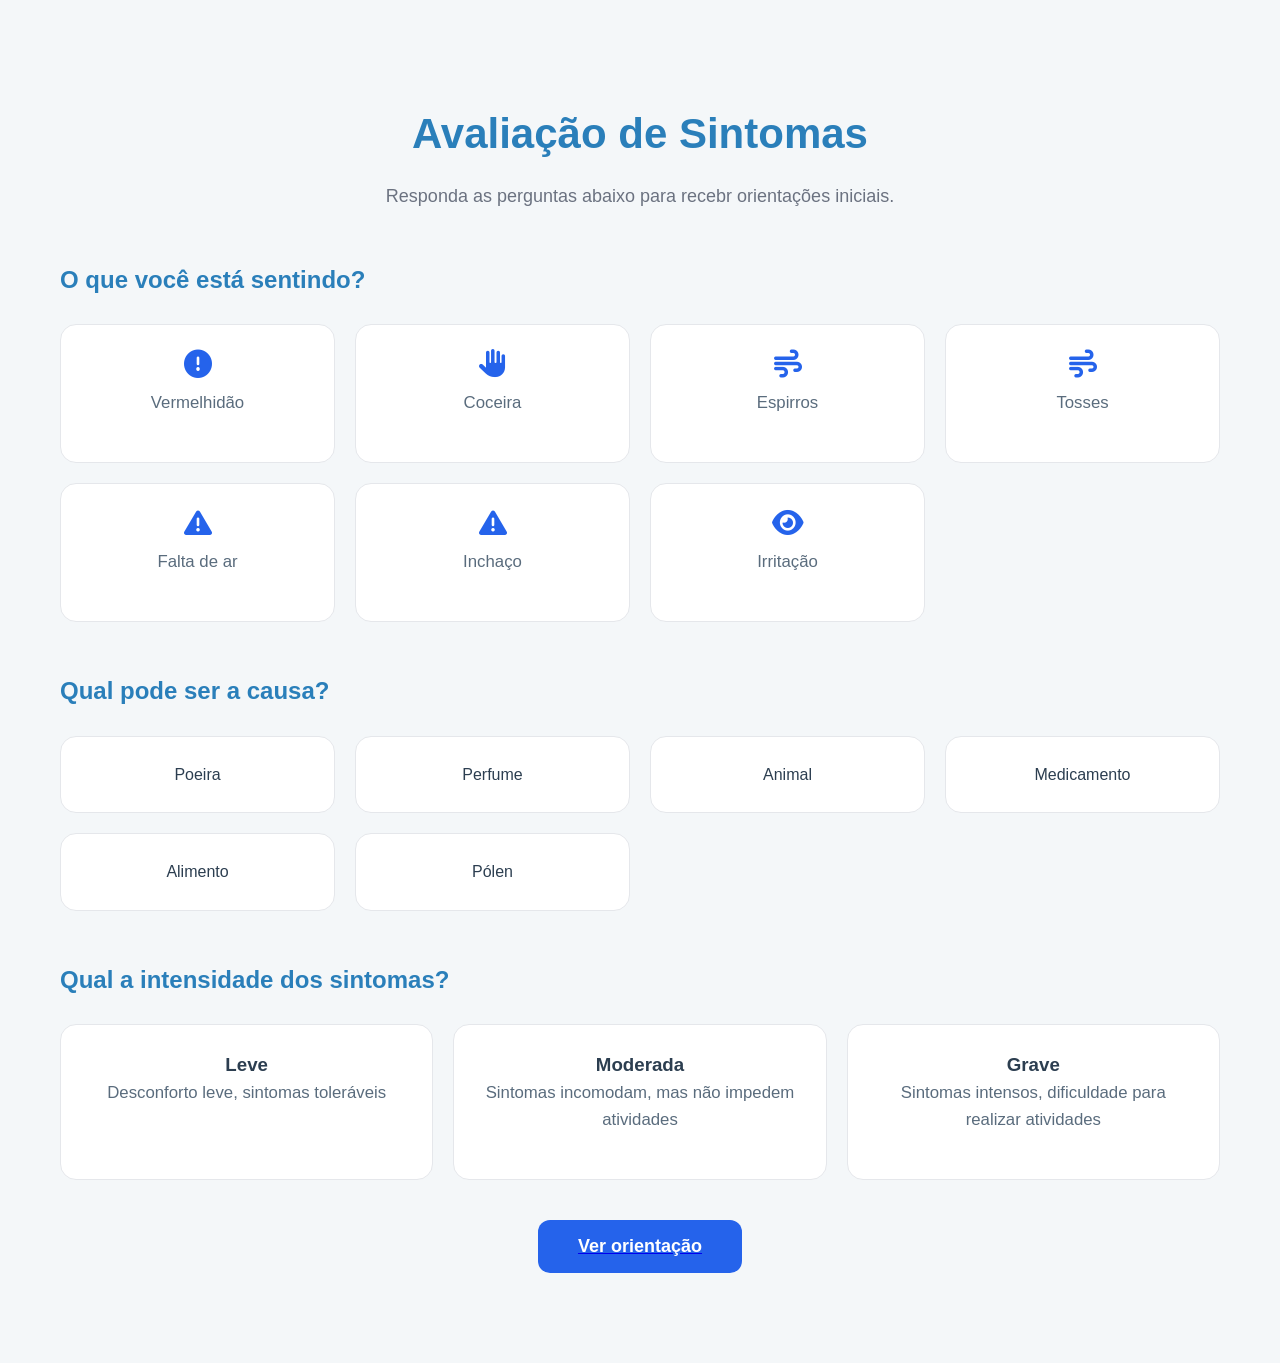
==== sintomas.html @ 04064efc "Add files via upload" ====
<!DOCTYPE html>
<html lang="pt-br">
<head>
    <meta charset="UTF-8">
    <meta name="viewport" content="width=device-width, initial-scale=1.0">
    <title>Sintomas - RespiraBem</title>
    <link rel="stylesheet" href="style.css">
    <link rel="stylesheet" href="https://cdnjs.cloudflare.com/ajax/libs/font-awesome/6.5.1/css/all.min.css">
</head>
<body>
    <section class="titulo-pagina">
    <h1>Avaliação de Sintomas</h1>
    <p>Responda as perguntas abaixo para recebr orientações iniciais.</p>
    </section>
    <section class="secao-sintomas">
        <h2>O que você está sentindo?</h2>
        <div class="grid-sintomas">
            <div class="card-sintoma"
                data-sintoma="vermelhidao">
                <i class="fa-solid fa-circle-exclamation"></i>
                <p>Vermelhidão</p>
            </div>
        <div class="card-sintoma"
            data-sintoma="coceira">
        <i class="fa-solid fa-hand"></i>
        <p>Coceira</p>
        </div>
        <div class="card-sintoma"
            data-sintoma="espirros">
            <i class="fa-solid fa-wind"></i>
            <p>Espirros</p>
        </div>
        <div class="card-sintoma"
            data-sintoma="tosses">
            <i class="fa-solid fa-wind"></i>
            <p>Tosses</p>
        </div>
        <div class="card-sintoma"
            data-sintoma="falta-ar">
            <i class="fa-solid fa-triangle-exclamation"></i>
            <p>Falta de ar</p>
        </div>
        <div class="card-sintoma"
            data-sintoma="inchaco">
            <i class="fa-solid fa-triangle-exclamation"></i>
            <p>Inchaço</p>
        </div>
        <div class="card-sintoma"
            data-sintoma="irritacao">
            <i class="fa-solid fa-eye"></i>
            <p>Irritação</p>
        </div>
    </div>
    </section>
    <section class="secao-causa">
        <h2>Qual pode ser a causa?</h2>
        <div class="grid-causas">
    <div class="card-causa"
    data-causa="poeira">Poeira</div>
    <div class="card-causa"
    data-causa="perfume">Perfume</div>
    <div class="card-causa"
    data-causa="animal">Animal</div>
    <div class="card-causa"
    data-causa="medicamento">Medicamento</div>
    <div class="card-causa"
    data-causa="alimento">Alimento</div>
    <div class="card-causa"
    data-causa="polen">Pólen</div>
        </div>
    </section>
    <section class="secao-intensidade">
        <h2>Qual a intensidade dos sintomas?</h2>
        <div class="grid-intensidade">
<div class="card-intensidade"
data-intensidade="leve">
        <h3>Leve</h3>
        <p>Desconforto leve, sintomas toleráveis</p>
    </div>

    <div class="card-intensidade"
    data-intensidade="moderada">
        <h3>Moderada</h3>
        <p>Sintomas incomodam, mas não impedem atividades</p>
    </div>
    <div class="card-intensidade"
    data-intensidade="grave">
        <h3>Grave</h3>
        <p>Sintomas intensos, dificuldade para realizar atividades</p>
    </div>
        </div>
        <a href="orientacao.html">
      <button class="btn-orientacao">
        Ver orientação
    </button>  
    </a>
    </section>
    <script src="script.js"></script>
</body>
</html>
---- style.css ----
*{
    margin: 0;
    padding: 0;
    box-sizing: border-box;
}
body{
    font-family: Arial, sans-serif;
    background-color: #e4edf6;
}
header{
    display: flex;
    justify-content: space-between;
    align-items: center;
    padding: 24px 80px;
    background: white;
    border-bottom: 1px solid #f1f5f9;
}
.logo{
    font-size: 24px;
    font-weight: bold;
    color: #2563eb;
    display: flex;
    align-items: center;
    gap: 10px;
}
.logo i{
    background: #2563eb;
    color: white;
    padding: 10px;
    border-radius: 12px;
}
nav{
    display: flex;
    gap: 32px;
}
nav a{
    
    text-decoration: none;
    color: #333;
    
}
.nav a i{
    margin-right: 8px;
}
.hero{
    text-align: center;
    padding: 80px 20px 60px;
}
.hero h1{
    font-size: 64px;
    font-weight: 700;
    line-height: 1.1;
    max-width: 900px;
    margin: 0 auto 30px;
}
.hero p{
    max-width: 700px;
    margin: 0 auto 35px;
    font-size: 22px;
    line-height: 1.7;
    color: #6b7280;
}
.btn-sintomas{
    background: #2563eb;
    color: white;
    border: none;
    padding: 18px 38px;
    border-radius: 12px;
    font-size: 20px;
    cursor: pointer;
    font-weight: bold;
 }
 .btn-emergencia{
    background: #f33333;
    color: white;
    border: none;
    padding: 18px 38px;
    border-radius: 12px;
    font-size: 20px;
    cursor: pointer;
    font-weight: bold;
 }
.como-funciona{
    text-align: center;
    padding: 30px 20px;
    font-weight: bold;
}
.cards{
    display: flex;
    justify-content: center;
    gap: 40px;
margin-top: 50px;
}
.card{
    background: white;
    width: 330px;
    padding: 30px;
    border-radius: 16px;
    box-shadow: 0 4px 12px rgba(0, 0, 0, 0.08);
}
.card i{
    font-size: 32px;
    color: #60a5fa;
    margin-bottom: 20px;
}
.card h3{
    font-size: 28px;
    color: #2563eb;
    margin-bottom: 10px;
}
.card h4{
    margin-bottom: 15px;
    font-size: 22px;
    font-weight: 600;
}
.card p{
    font-size: 16px;
    font-weight: 400;
    color: #6b7280;
    line-height: 1.6;
}
.sobre{
    max-width: 1100px;
    margin: 80px auto;
    background: white;
    padding: 50px;
    border-radius: 20px;
    box-shadow: 0 6px 20px rgba(0, 0, 0, 0.086);
}
.sobre i{
    font-size: 40px;
    color: #2563eb;
    margin-bottom: 20px;
}
.alerta{
    background-color: #e4edf6;
    border: 2px solid #de1515;
    color: #b40b0b;
    padding: 18px 20px;
    border-radius: 10px;
    display: inline-block;
    margin-top: 35px;
    font-size: 16px;
    font-weight: 500;
}
.titulo-pagina{
    text-align: center;
    margin-top: 60px;
    margin-bottom: 50px;
}

.titulo-pagina h1{
    font-size: 42px;
    margin-bottom: 15px;
}

.titulo-pagina p{
    color: #6b7280;
    font-size: 18px;
}

.secao-sintomas,
.secao-causa,
.secao-intensidade{
    max-width: 1200px;
    margin: 0 auto 50px auto;
    padding: 0 20px;
}

.grid-sintomas,
.grid-causas{
    display: grid;
    grid-template-columns: repeat(4, 1fr);
    gap: 20px;
    margin-top: 25px;
}

.grid-intensidade{
    display: grid;
    grid-template-columns: repeat(3, 1fr);
    gap: 20px;
    margin-top: 25px;
}

.card-sintoma,
.card-causa,
.card-intensidade{
    background: white;
    border: 1px solid #e5e7eb;
    border-radius: 16px;
    padding: 25px;
    text-align: center;
    cursor: pointer;
}

.card-sintoma i{
    font-size: 28px;
    color: #2563eb;
    margin-bottom: 12px;
}
.secao-intensidade h2{
font-size: 24px;
margin-bottom: 10px;
}
.btn-orientacao{
    background: #2563eb;
    color: white;
    border: none;
    border-radius: 12px;
    padding: 16px 40px;
    font-size: 18px;
    font-weight: 600;
    margin-top: 40px;
    display: block;
    margin-left: auto;
    margin-right: auto;
}
.selecionado{
    border: 2px solid #2563eb !important;
    background-color: #eff6ff;
}
.pagina-orientacao{
    max-width: 900px;
    margin: 50px auto;
    padding: 20px;
}

.btn-voltar{
    text-decoration: none;
    color: #4b5563;
    font-weight: 500;
    display: inline-block;
    margin-bottom: 25px;
}

#resultado-card{
    padding: 30px;
    border-radius: 20px;
    margin-bottom: 30px;
}

.badge{
    display: inline-block;
    padding: 8px 14px;
    border-radius: 20px;
    font-size: 14px;
    font-weight: 600;
    margin-bottom: 15px;
}

.resultado-leve{
    background-color: #f0fdf4;
    border: 2px solid #22c55e;
}

.resultado-leve .badge{
    background-color: #dcfce7;
    color: #166534;
}

.resultado-moderada{
    background-color: #fffbeb;
    border: 2px solid #f59e0b;
}

.resultado-moderada .badge{
    background-color: #fef3c7;
    color: #92400e;
}

.resultado-grave{
    background-color: #fef2f2;
    border: 2px solid #ef4444;
}

.resultado-grave .badge{
    background-color: #fee2e2;
    color: #991b1b;
}

#titulo-resultado{
    font-size: 32px;
    margin-bottom: 10px;
}

#texto-resultado{
    color: #6b7280;
    line-height: 1.6;
}

.orientacao-card,
.atendimento-card{
    background: white;
    padding: 25px;
    border-radius: 18px;
    margin-bottom: 25px;
    box-shadow: 0 4px 12px rgba(0,0,0,0.08);
}

.orientacao-card h2,
.atendimento-card h2{
    margin-bottom: 18px;
    font-size: 22px;
}

.orientacao-card ul,
.atendimento-card ul{
    padding-left: 25px;
}

.orientacao-card li,
.atendimento-card li{
    margin-bottom: 12px;
    line-height: 1.6;
}

.atendimento-card{
    border-left: 6px solid #f59e0b;
    background-color: #fffdf5;
}

#botao-final{
    margin-top: 30px;
}

.btn-final{
    width: 100%;
    padding: 16px;
    border: none;
    border-radius: 12px;
    background-color: #2563eb;
    color: white;
    font-size: 16px;
    font-weight: 600;
    cursor: pointer;
}

.btn-final:hover{
    transform: translateY(-2px);
}
@import url('https://fonts.googleapis.com/css2?family=Inter:wght@300;400;500;600;700&display=swap');


:root {
    --font-primary: 'Inter', sans-serif;
    
 
    --color-bg: #f4f7f9;
    --color-surface: #ffffff;
    --color-text-main: #2c3e50;
    --color-text-muted: #5a6c7d;
    
    --color-primary: #2a7fba;     
    --color-primary-light: #eef7fc;
    --color-accent: #2ecc71;        
    --color-accent-light: #e8f8f0;
    --color-danger: #e74c3c;        
    --color-danger-light: #fdedec;
    
 
    --radius-md: 12px;
    --radius-lg: 16px;
    --shadow-sm: 0 4px 6px rgba(0, 0, 0, 0.05);
    --shadow-md: 0 10px 20px rgba(42, 127, 186, 0.08);
    --transition-fast: 0.25s ease;
}


* {
    box-sizing: border-box;
    margin: 0;
    padding: 0;
}

body {
    font-family: var(--font-primary);
    background-color: var(--color-bg);
    color: var(--color-text-main);
    line-height: 1.6;
    padding: 40px 20px;
}

main, .informacoes-alergias {
    max-width: 1200px;
    margin: 0 auto 30px auto;
}


h1 {
    font-size: 2.2rem;
    color: var(--color-primary);
    margin-bottom: 12px;
    font-weight: 700;
}

h2 {
    font-size: 1.5rem;
    color: var(--color-primary);
    margin: 35px 0 15px 0;
    font-weight: 600;
}

p {
    color: var(--color-text-muted);
    margin-bottom: 20px;
    font-size: 1.05rem;
}

ul {
    margin-left: 20px;
    margin-bottom: 25px;
    color: var(--color-text-muted);
}

li {
    margin-bottom: 8px;
}


.titulo-principal h1 {
    font-size: 2.5rem;
    border-left: 5px solid var(--color-primary);
    padding-left: 15px;
    margin-top: 20px;
}

 
.alergias-grid {
    display: grid;
    
    grid-template-columns: repeat(auto-fit, minmax(300px, 1fr));
    gap: 25px;
    margin-top: 30px;
}


.card-alergia {
    background-color: var(--color-surface);
    border-radius: var(--radius-md);
    padding: 25px;
    box-shadow: var(--shadow-sm);
    border: 1px solid rgba(0, 0, 0, 0.03);
    transition: transform var(--transition-fast), box-shadow var(--transition-fast), border-color var(--transition-fast);
    cursor: pointer; 
    position: relative;
    overflow: hidden;
}


.card-alergia:hover {
    transform: translateY(-5px);
    box-shadow: var(--shadow-md);
    border-color: rgba(42, 127, 186, 0.2);
}

.card-alergia h2 {
    font-size: 1.3rem;
    margin: 0 0 15px 0;
    display: flex;
    align-items: center;
    color: var(--color-text-main);
}

.card-alergia h3 {
    font-size: 1rem;
    color: var(--color-primary);
    margin: 15px 0 8px 0;
}

.card-alergia p {
    font-size: 0.95rem;
    margin-bottom: 10px;
}

.card-alergia ul {
    margin-bottom: 10px;
    font-size: 0.95rem;
}


.card-alergia.is-active {
    border: 2px solid var(--color-primary);
    background-color: var(--color-primary-light);
}


.box-alerta {
    background-color: var(--color-danger-light);
    border-radius: var(--radius-lg);
    padding: 30px;
    border-left: 6px solid var(--color-danger);
    
    grid-column: 1 / -1; 
}

.box-alerta h2 {
    color: var(--color-danger);
    margin: 0 0 15px 0;
}

.box-alerta ul, .box-alerta li {
    color: #721c24;
    font-weight: 500;
}


.box-prevencao {
    background-color: var(--color-accent-light);
    border-radius: var(--radius-lg);
    padding: 30px;
    border-left: 6px solid var(--color-accent);
    grid-column: 1 / -1;
}

.box-prevencao h2 {
    color: #1e7e34;
    margin: 0 0 15px 0;
}

.box-prevencao ul, .box-prevencao li {
    color: #155724;
    font-weight: 500;
}


.js-toggle-content {
    transition: all 0.3s ease-in-out;
}

.is-collapsed {
    display: none;
}
#map {
    height: 60vh;
    width: 100%;
}
@media (max-width: 768px) {

    body {
        padding: 10px;
    }

    header {
        flex-direction: column;
        text-align: center;
        gap: 10px;
    }

    nav {
        display: flex;
        flex-direction: column;
        gap: 10px;
    }

    .hero h1 {
        font-size: 20px;
    }

    .hero p {
        font-size: 14px;
    }

    .botoes {
        display: flex;
        flex-direction: column;
        gap: 10px;
    }

    .cards {
        flex-direction: column;
    }

    button {
        width: 100%;
    }
}
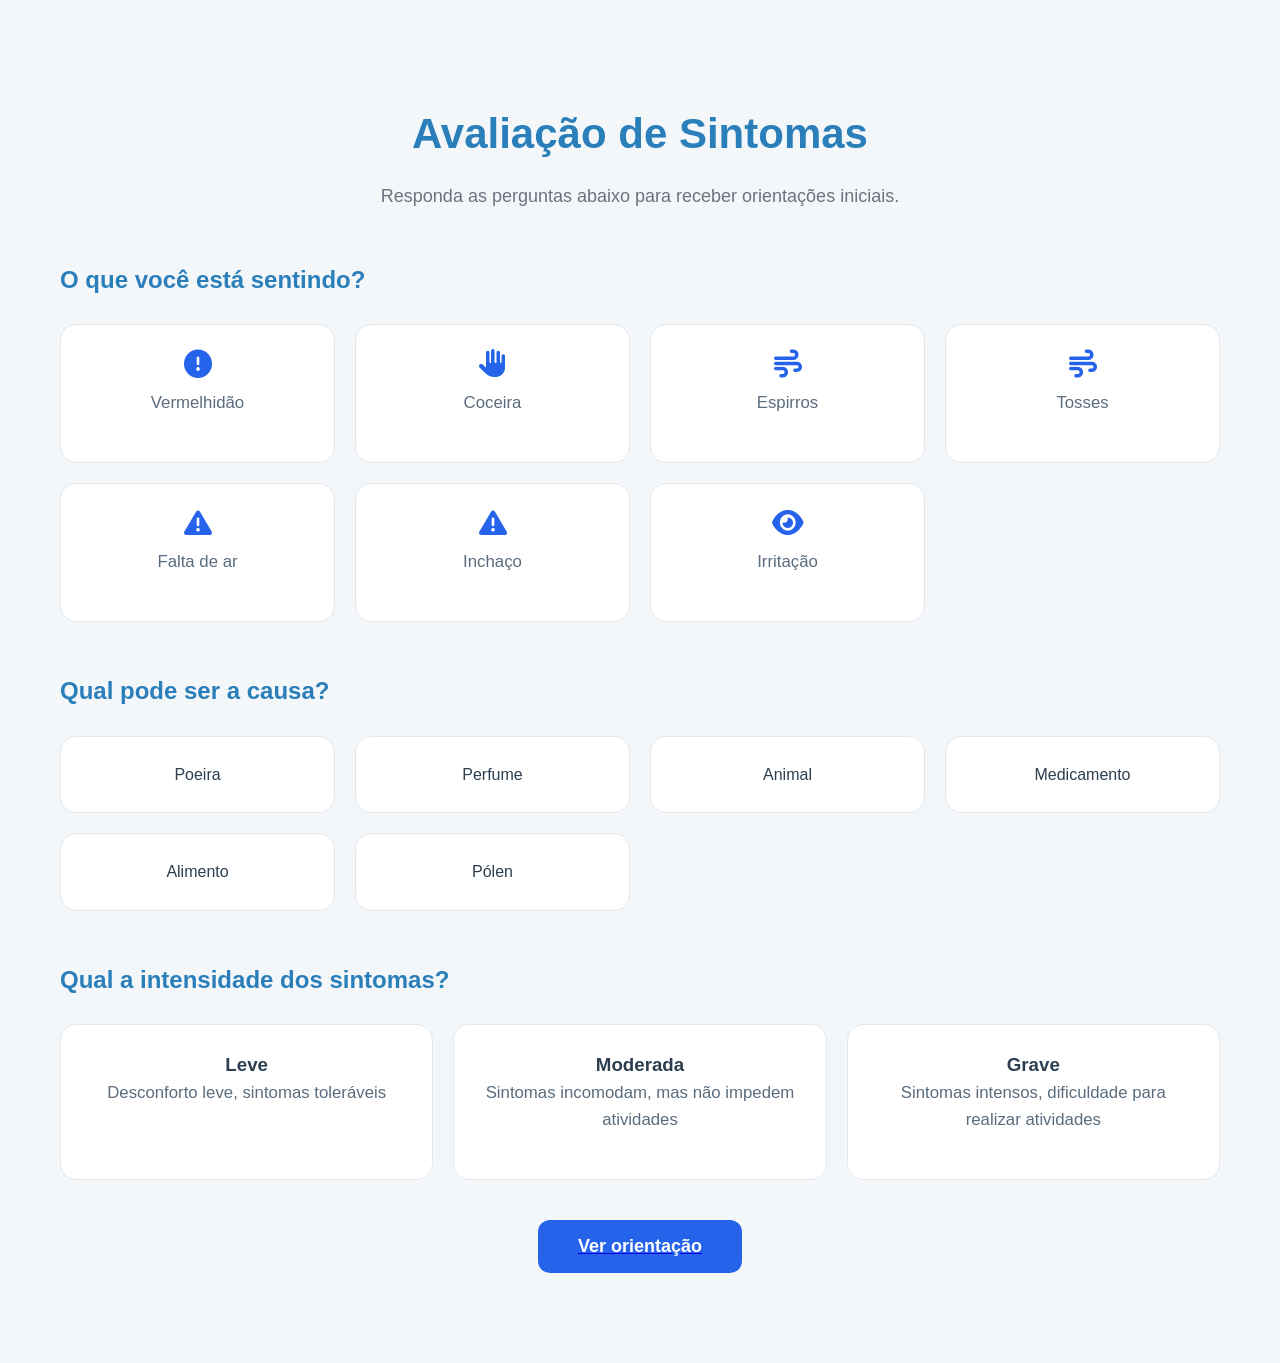
==== commit 5ac674d1: "Update sintomas.html" ====
--- a/sintomas.html
+++ b/sintomas.html
@@ -10,7 +10,7 @@
 <body>
     <section class="titulo-pagina">
     <h1>Avaliação de Sintomas</h1>
-    <p>Responda as perguntas abaixo para recebr orientações iniciais.</p>
+    <p>Responda as perguntas abaixo para receber orientações iniciais.</p>
     </section>
     <section class="secao-sintomas">
         <h2>O que você está sentindo?</h2>
